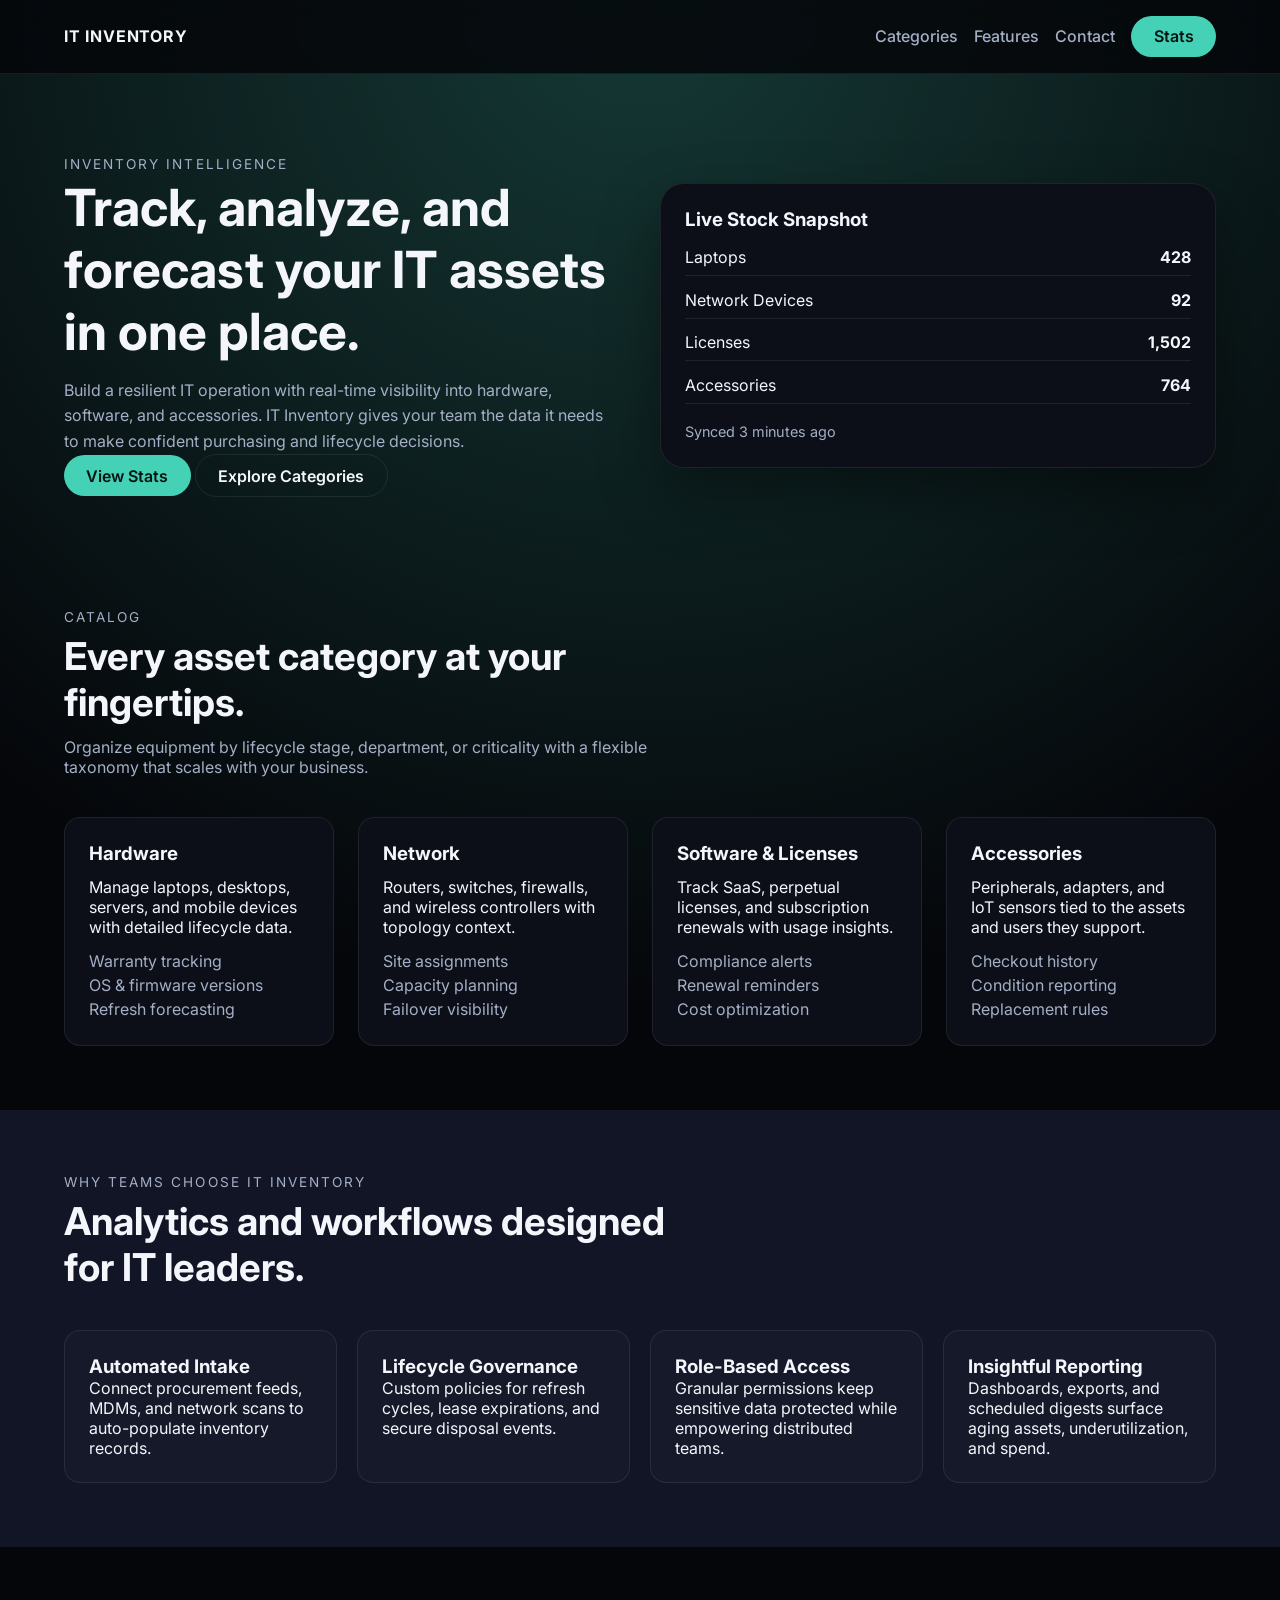
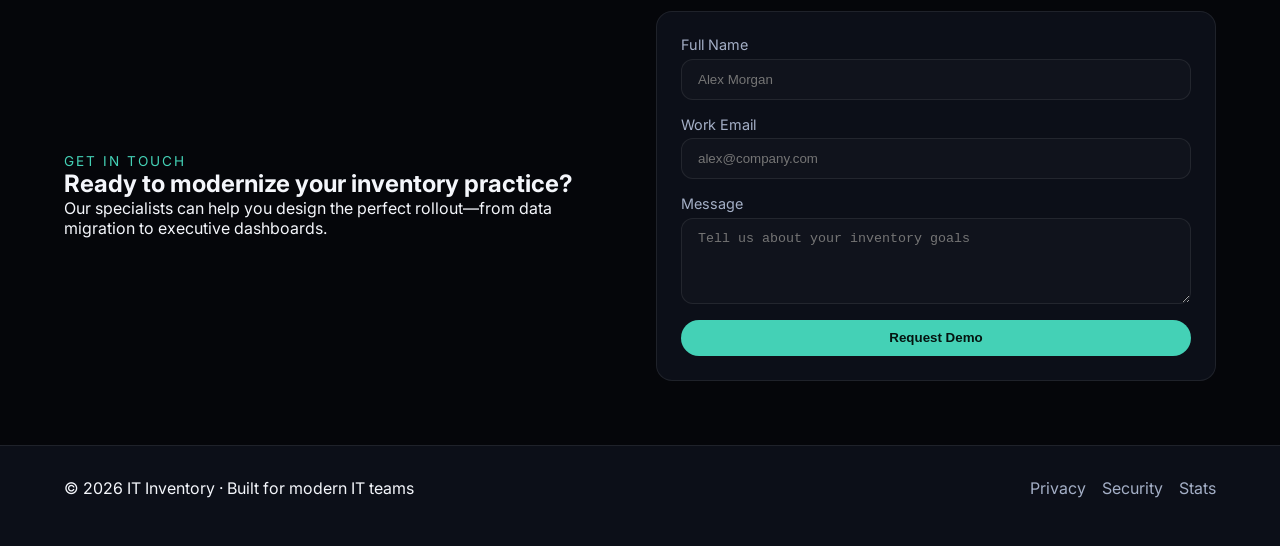
==== index.html @ c0c3bbf4 "Create IT inventory site" ====
<!DOCTYPE html>
<html lang="en">
  <head>
    <meta charset="UTF-8" />
    <meta name="viewport" content="width=device-width, initial-scale=1.0" />
    <title>IT Inventory | Smart Asset Tracking</title>
    <link rel="preconnect" href="https://fonts.googleapis.com" />
    <link rel="preconnect" href="https://fonts.gstatic.com" crossorigin />
    <link
      href="https://fonts.googleapis.com/css2?family=Inter:wght@400;500;600;700&display=swap"
      rel="stylesheet"
    />
    <link rel="stylesheet" href="styles.css" />
  </head>
  <body>
    <header class="site-header">
      <div class="container">
        <div class="brand">IT Inventory</div>
        <nav>
          <a href="#categories">Categories</a>
          <a href="#features">Features</a>
          <a href="#contact">Contact</a>
          <a class="btn" href="stats.html">Stats</a>
        </nav>
      </div>
    </header>

    <main>
      <section class="hero">
        <div class="container hero-content">
          <div>
            <p class="eyebrow">Inventory Intelligence</p>
            <h1>Track, analyze, and forecast your IT assets in one place.</h1>
            <p>
              Build a resilient IT operation with real-time visibility into hardware,
              software, and accessories. IT Inventory gives your team the data it
              needs to make confident purchasing and lifecycle decisions.
            </p>
            <div class="hero-actions">
              <a class="btn" href="stats.html">View Stats</a>
              <a class="btn ghost" href="#categories">Explore Categories</a>
            </div>
          </div>
          <div class="hero-card">
            <h3>Live Stock Snapshot</h3>
            <ul>
              <li><span>Laptops</span><strong>428</strong></li>
              <li><span>Network Devices</span><strong>92</strong></li>
              <li><span>Licenses</span><strong>1,502</strong></li>
              <li><span>Accessories</span><strong>764</strong></li>
            </ul>
            <p class="hero-note">Synced 3 minutes ago</p>
          </div>
        </div>
      </section>

      <section id="categories" class="section">
        <div class="container">
          <div class="section-heading">
            <p class="eyebrow">Catalog</p>
            <h2>Every asset category at your fingertips.</h2>
            <p>
              Organize equipment by lifecycle stage, department, or criticality with a
              flexible taxonomy that scales with your business.
            </p>
          </div>
          <div class="card-grid">
            <article class="card">
              <h3>Hardware</h3>
              <p>Manage laptops, desktops, servers, and mobile devices with detailed lifecycle data.</p>
              <ul>
                <li>Warranty tracking</li>
                <li>OS &amp; firmware versions</li>
                <li>Refresh forecasting</li>
              </ul>
            </article>
            <article class="card">
              <h3>Network</h3>
              <p>Routers, switches, firewalls, and wireless controllers with topology context.</p>
              <ul>
                <li>Site assignments</li>
                <li>Capacity planning</li>
                <li>Failover visibility</li>
              </ul>
            </article>
            <article class="card">
              <h3>Software &amp; Licenses</h3>
              <p>Track SaaS, perpetual licenses, and subscription renewals with usage insights.</p>
              <ul>
                <li>Compliance alerts</li>
                <li>Renewal reminders</li>
                <li>Cost optimization</li>
              </ul>
            </article>
            <article class="card">
              <h3>Accessories</h3>
              <p>Peripherals, adapters, and IoT sensors tied to the assets and users they support.</p>
              <ul>
                <li>Checkout history</li>
                <li>Condition reporting</li>
                <li>Replacement rules</li>
              </ul>
            </article>
          </div>
        </div>
      </section>

      <section id="features" class="section muted">
        <div class="container">
          <div class="section-heading">
            <p class="eyebrow">Why teams choose IT Inventory</p>
            <h2>Analytics and workflows designed for IT leaders.</h2>
          </div>
          <div class="feature-grid">
            <article>
              <h3>Automated Intake</h3>
              <p>Connect procurement feeds, MDMs, and network scans to auto-populate inventory records.</p>
            </article>
            <article>
              <h3>Lifecycle Governance</h3>
              <p>Custom policies for refresh cycles, lease expirations, and secure disposal events.</p>
            </article>
            <article>
              <h3>Role-Based Access</h3>
              <p>Granular permissions keep sensitive data protected while empowering distributed teams.</p>
            </article>
            <article>
              <h3>Insightful Reporting</h3>
              <p>Dashboards, exports, and scheduled digests surface aging assets, underutilization, and spend.</p>
            </article>
          </div>
        </div>
      </section>

      <section id="contact" class="section">
        <div class="container contact">
          <div>
            <p class="eyebrow">Get in touch</p>
            <h2>Ready to modernize your inventory practice?</h2>
            <p>
              Our specialists can help you design the perfect rollout—from data migration to executive dashboards.
            </p>
          </div>
          <form class="contact-form">
            <label>
              <span>Full Name</span>
              <input type="text" placeholder="Alex Morgan" required />
            </label>
            <label>
              <span>Work Email</span>
              <input type="email" placeholder="alex@company.com" required />
            </label>
            <label>
              <span>Message</span>
              <textarea rows="4" placeholder="Tell us about your inventory goals"></textarea>
            </label>
            <button class="btn" type="submit">Request Demo</button>
          </form>
        </div>
      </section>
    </main>

    <footer class="site-footer">
      <div class="container">
        <p>© <span id="year"></span> IT Inventory · Built for modern IT teams</p>
        <div class="footer-links">
          <a href="#">Privacy</a>
          <a href="#">Security</a>
          <a href="stats.html">Stats</a>
        </div>
      </div>
    </footer>

    <script src="script.js"></script>
  </body>
</html>
---- styles.css ----
:root {
  color-scheme: light dark;
  --bg: #05060a;
  --surface: #0c0f18;
  --surface-alt: #111526;
  --accent: #44d1b6;
  --accent-dark: #2ba087;
  --text: #f4f6fb;
  --muted: #a4afc6;
  --border: rgba(255, 255, 255, 0.08);
  font-family: 'Inter', system-ui, -apple-system, BlinkMacSystemFont, 'Segoe UI', sans-serif;
}

* {
  margin: 0;
  padding: 0;
  box-sizing: border-box;
}

body {
  background: radial-gradient(circle at top, rgba(68, 209, 182, 0.25), transparent 45%),
    var(--bg);
  color: var(--text);
  min-height: 100vh;
}

img {
  max-width: 100%;
  display: block;
}

.container {
  width: min(1200px, 90%);
  margin: 0 auto;
}

.site-header {
  position: sticky;
  top: 0;
  z-index: 10;
  background: rgba(5, 6, 10, 0.85);
  backdrop-filter: blur(12px);
  border-bottom: 1px solid var(--border);
}

.site-header .container {
  display: flex;
  align-items: center;
  justify-content: space-between;
  padding: 1rem 0;
}

.brand {
  font-weight: 700;
  letter-spacing: 0.05em;
  text-transform: uppercase;
}

nav {
  display: flex;
  gap: 1rem;
  align-items: center;
}

nav a {
  color: var(--muted);
  text-decoration: none;
  font-weight: 500;
}

nav a:hover {
  color: var(--text);
}

.btn {
  display: inline-flex;
  align-items: center;
  justify-content: center;
  padding: 0.65rem 1.4rem;
  border-radius: 999px;
  background: var(--accent);
  color: #041410;
  font-weight: 600;
  text-decoration: none;
  border: none;
  cursor: pointer;
  transition: transform 0.2s ease, background 0.2s ease;
}

.btn:hover {
  transform: translateY(-1px);
  background: var(--accent-dark);
}

.btn.ghost {
  background: transparent;
  color: var(--text);
  border: 1px solid var(--border);
}

.hero {
  padding: 5rem 0 3rem;
}

.hero-content {
  display: grid;
  grid-template-columns: repeat(auto-fit, minmax(280px, 1fr));
  gap: 2.5rem;
  align-items: center;
}

.hero h1 {
  font-size: clamp(2rem, 4vw, 3.5rem);
  margin-bottom: 1rem;
}

.hero p {
  color: var(--muted);
  line-height: 1.6;
}

.hero-card {
  background: var(--surface);
  border-radius: 1.5rem;
  padding: 1.5rem;
  border: 1px solid var(--border);
  box-shadow: 0 25px 60px rgba(0, 0, 0, 0.4);
}

.hero-card h3 {
  margin-bottom: 1rem;
}

.hero-card ul {
  list-style: none;
  display: flex;
  flex-direction: column;
  gap: 0.85rem;
}

.hero-card li {
  display: flex;
  justify-content: space-between;
  padding-bottom: 0.5rem;
  border-bottom: 1px solid var(--border);
}

.hero-note {
  margin-top: 1rem;
  font-size: 0.9rem;
  color: var(--muted);
}

.section {
  padding: 4rem 0;
}

.section.muted {
  background: var(--surface-alt);
}

.section-heading {
  max-width: 640px;
  margin-bottom: 2.5rem;
}

.section-heading h2 {
  margin-top: 0.5rem;
  margin-bottom: 0.75rem;
  font-size: clamp(1.8rem, 3vw, 2.5rem);
}

.section-heading p {
  color: var(--muted);
}

.eyebrow {
  font-size: 0.85rem;
  letter-spacing: 0.15em;
  text-transform: uppercase;
  color: var(--accent);
}

.card-grid {
  display: grid;
  grid-template-columns: repeat(auto-fit, minmax(240px, 1fr));
  gap: 1.5rem;
}

.card {
  background: var(--surface);
  border-radius: 1rem;
  padding: 1.5rem;
  border: 1px solid var(--border);
  display: flex;
  flex-direction: column;
  gap: 0.75rem;
}

.card ul {
  list-style: none;
  color: var(--muted);
  line-height: 1.5;
}

.feature-grid {
  display: grid;
  grid-template-columns: repeat(auto-fit, minmax(220px, 1fr));
  gap: 1.25rem;
}

.feature-grid article {
  background: rgba(255, 255, 255, 0.02);
  padding: 1.5rem;
  border-radius: 1rem;
  border: 1px solid var(--border);
}

.contact {
  display: grid;
  grid-template-columns: repeat(auto-fit, minmax(280px, 1fr));
  gap: 2rem;
  align-items: center;
}

.contact-form {
  display: flex;
  flex-direction: column;
  gap: 1rem;
  background: var(--surface);
  padding: 1.5rem;
  border-radius: 1rem;
  border: 1px solid var(--border);
}

.contact-form label {
  display: flex;
  flex-direction: column;
  gap: 0.35rem;
  font-size: 0.9rem;
  color: var(--muted);
}

.contact-form input,
.contact-form textarea {
  padding: 0.75rem 1rem;
  border-radius: 0.75rem;
  border: 1px solid var(--border);
  background: rgba(255, 255, 255, 0.02);
  color: var(--text);
}

.contact-form input:focus,
.contact-form textarea:focus {
  outline: 1px solid var(--accent);
}

.site-footer {
  padding: 2rem 0 3rem;
  border-top: 1px solid var(--border);
  background: var(--surface);
}

.site-footer .container {
  display: flex;
  flex-wrap: wrap;
  gap: 1rem;
  justify-content: space-between;
  align-items: center;
}

.footer-links {
  display: flex;
  gap: 1rem;
}

.footer-links a {
  color: var(--muted);
  text-decoration: none;
}

.stats-page main {
  padding-top: 3rem;
}

.stats-grid {
  display: grid;
  grid-template-columns: repeat(auto-fit, minmax(220px, 1fr));
  gap: 1.25rem;
}

.stat-card {
  background: var(--surface);
  border-radius: 1rem;
  padding: 1.5rem;
  border: 1px solid var(--border);
}

.stat-card h2 {
  font-size: 2.2rem;
  margin: 0.35rem 0 0.65rem;
}

.label {
  color: var(--muted);
  text-transform: uppercase;
  letter-spacing: 0.1em;
  font-size: 0.75rem;
}

.caption {
  color: var(--muted);
  font-size: 0.85rem;
  margin-top: 0.5rem;
}

.progress {
  height: 10px;
  border-radius: 999px;
  background: rgba(255, 255, 255, 0.08);
  overflow: hidden;
}

.progress .fill {
  display: block;
  height: 100%;
  width: 0;
  background: linear-gradient(90deg, var(--accent), #4f7df5);
  transition: width 0.6s ease;
}

.sparkline {
  height: 60px;
  position: relative;
}

.sparkline canvas {
  width: 100%;
  height: 100%;
}

.breakdown {
  display: flex;
  flex-direction: column;
  gap: 1rem;
}

.breakdown-item {
  display: grid;
  grid-template-columns: 120px 1fr auto;
  gap: 1rem;
  align-items: center;
  color: var(--muted);
}

.breakdown-item .bar {
  height: 8px;
  border-radius: 999px;
  background: rgba(255, 255, 255, 0.08);
  overflow: hidden;
  position: relative;
}

.breakdown-item .bar .fill {
  display: block;
  position: absolute;
  inset: 0;
  width: 0;
  background: linear-gradient(90deg, #4f7df5, var(--accent));
  transition: width 0.6s ease;
}

@media (max-width: 640px) {
  nav {
    flex-wrap: wrap;
    justify-content: flex-end;
  }

  .breakdown-item {
    grid-template-columns: 1fr;
  }

  .hero-card {
    order: -1;
  }
}
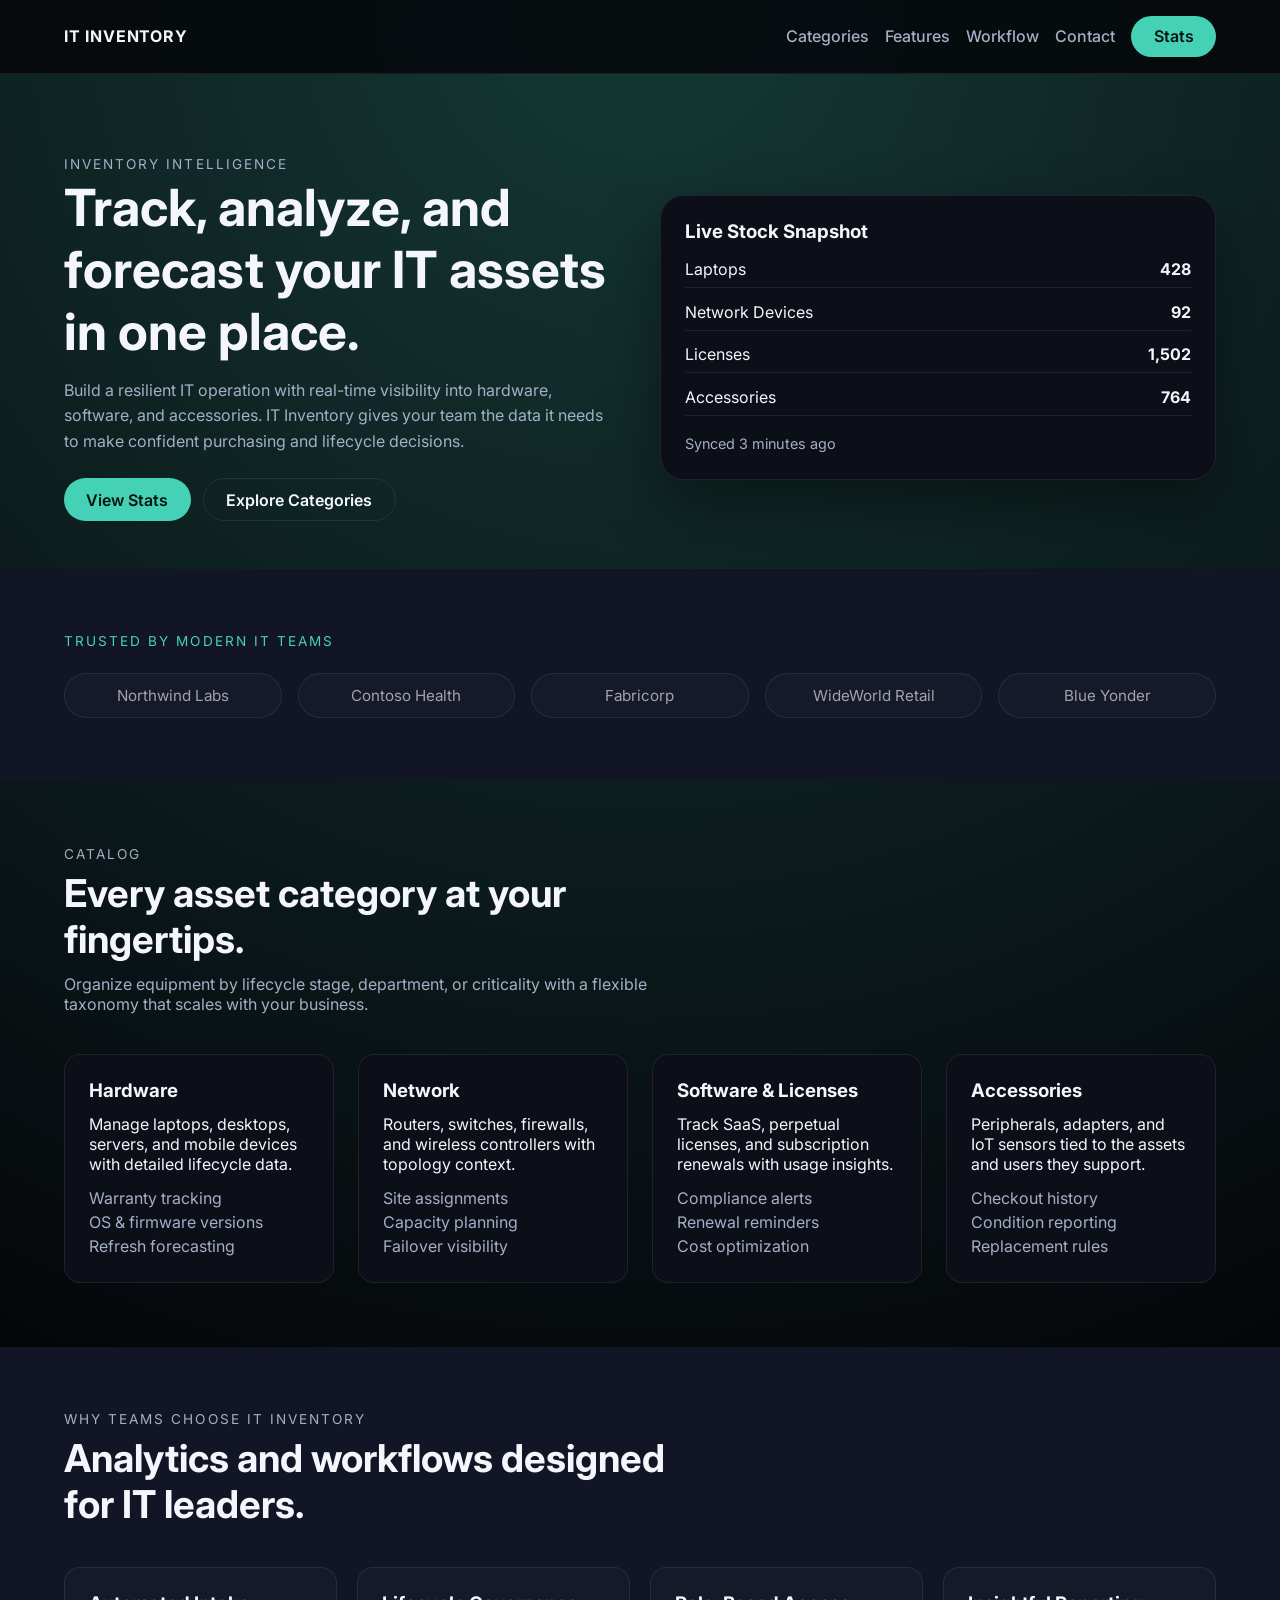
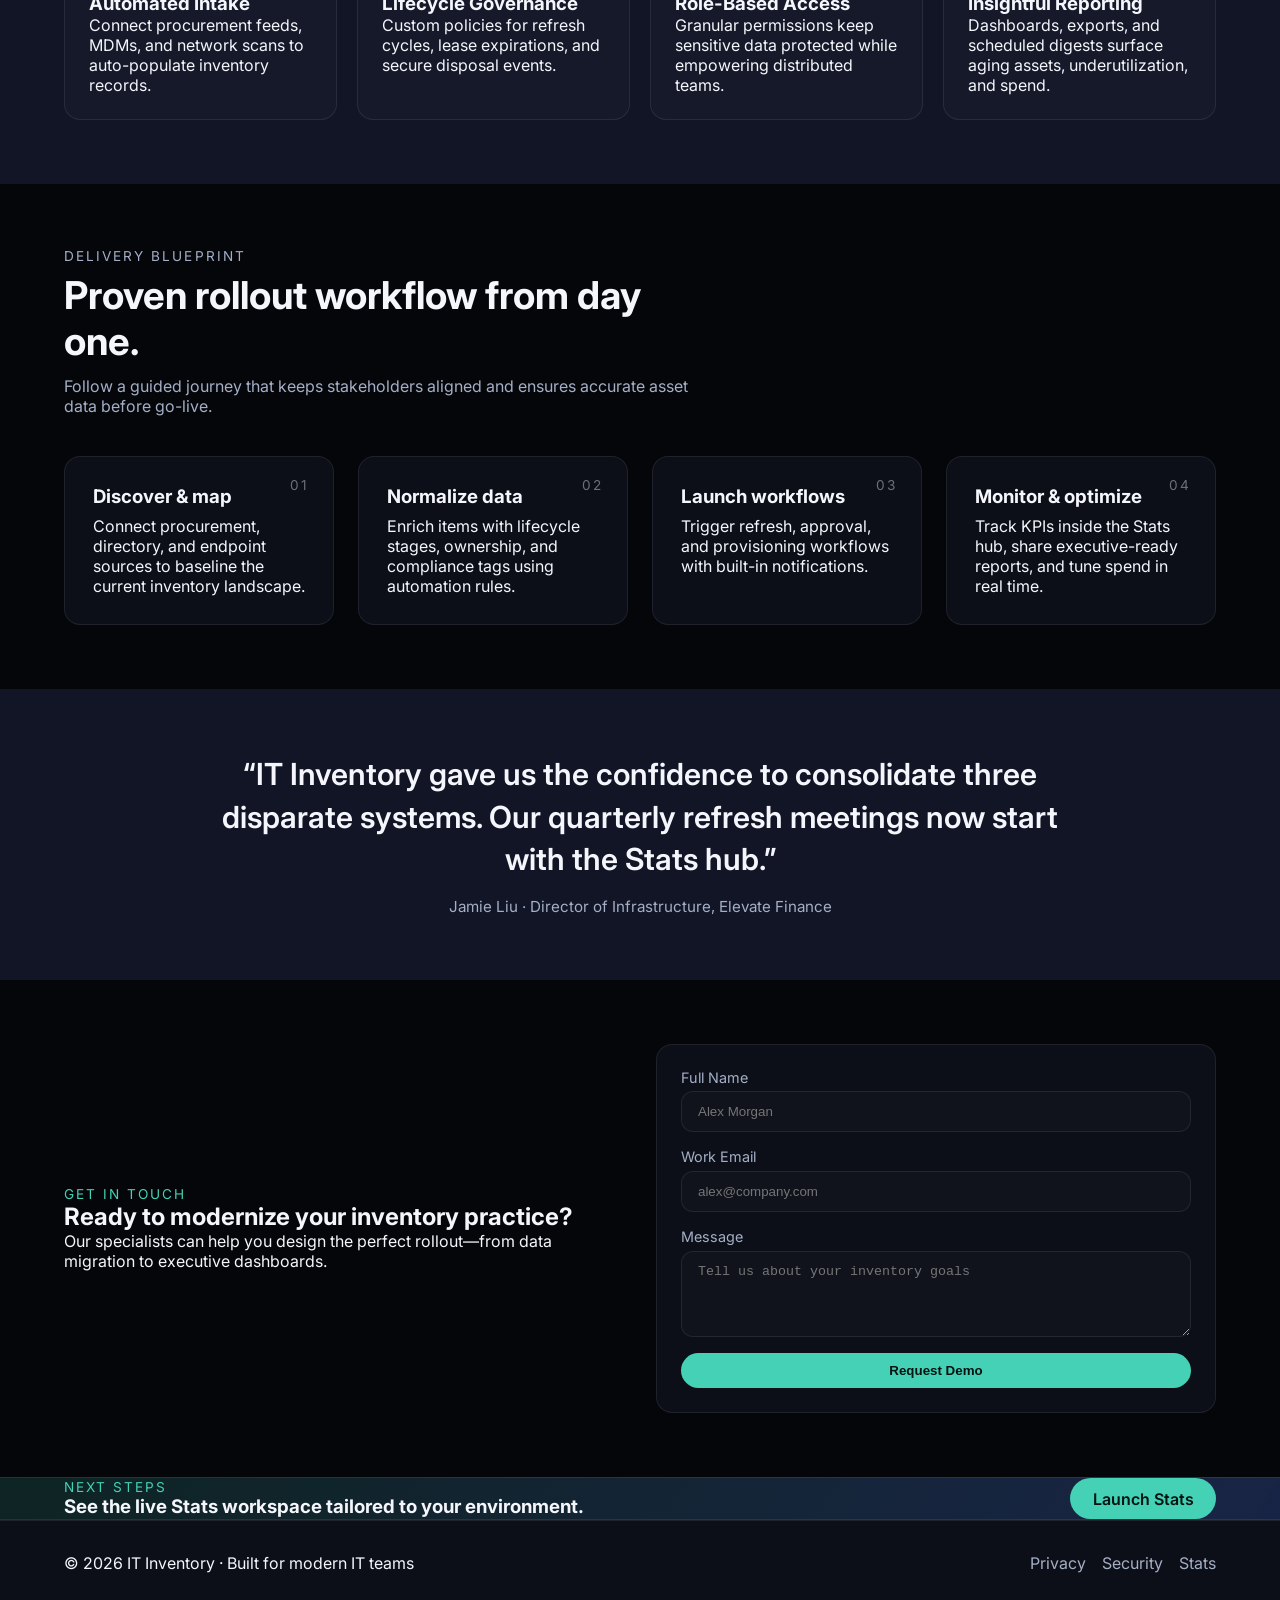
==== commit e1739065: "Enhance marketing site and stats dashboards" ====
--- a/index.html
+++ b/index.html
@@ -4,6 +4,10 @@
     <meta charset="UTF-8" />
     <meta name="viewport" content="width=device-width, initial-scale=1.0" />
     <title>IT Inventory | Smart Asset Tracking</title>
+    <meta
+      name="description"
+      content="Professional IT inventory website with categorized assets, workflows, and live stats for hardware, software, and accessories."
+    />
     <link rel="preconnect" href="https://fonts.googleapis.com" />
     <link rel="preconnect" href="https://fonts.gstatic.com" crossorigin />
     <link
@@ -19,6 +23,7 @@
         <nav>
           <a href="#categories">Categories</a>
           <a href="#features">Features</a>
+          <a href="#process">Workflow</a>
           <a href="#contact">Contact</a>
           <a class="btn" href="stats.html">Stats</a>
         </nav>
@@ -54,6 +59,21 @@
         </div>
       </section>
 
+      <section class="section muted trusted">
+        <div class="container">
+          <div class="trusted-inner">
+            <p class="eyebrow">Trusted by modern IT teams</p>
+            <div class="logo-row">
+              <span>Northwind Labs</span>
+              <span>Contoso Health</span>
+              <span>Fabricorp</span>
+              <span>WideWorld Retail</span>
+              <span>Blue Yonder</span>
+            </div>
+          </div>
+        </div>
+      </section>
+
       <section id="categories" class="section">
         <div class="container">
           <div class="section-heading">
@@ -129,6 +149,49 @@
               <p>Dashboards, exports, and scheduled digests surface aging assets, underutilization, and spend.</p>
             </article>
           </div>
+        </div>
+      </section>
+
+      <section id="process" class="section process">
+        <div class="container">
+          <div class="section-heading">
+            <p class="eyebrow">Delivery blueprint</p>
+            <h2>Proven rollout workflow from day one.</h2>
+            <p>
+              Follow a guided journey that keeps stakeholders aligned and ensures accurate asset data before go-live.
+            </p>
+          </div>
+          <div class="process-grid">
+            <article class="process-card">
+              <p class="step">01</p>
+              <h3>Discover &amp; map</h3>
+              <p>Connect procurement, directory, and endpoint sources to baseline the current inventory landscape.</p>
+            </article>
+            <article class="process-card">
+              <p class="step">02</p>
+              <h3>Normalize data</h3>
+              <p>Enrich items with lifecycle stages, ownership, and compliance tags using automation rules.</p>
+            </article>
+            <article class="process-card">
+              <p class="step">03</p>
+              <h3>Launch workflows</h3>
+              <p>Trigger refresh, approval, and provisioning workflows with built-in notifications.</p>
+            </article>
+            <article class="process-card">
+              <p class="step">04</p>
+              <h3>Monitor &amp; optimize</h3>
+              <p>Track KPIs inside the Stats hub, share executive-ready reports, and tune spend in real time.</p>
+            </article>
+          </div>
+        </div>
+      </section>
+
+      <section class="section testimonial muted">
+        <div class="container testimonial-inner">
+          <blockquote>
+            “IT Inventory gave us the confidence to consolidate three disparate systems. Our quarterly refresh meetings now start with the Stats hub.”
+          </blockquote>
+          <p class="attribution">Jamie Liu · Director of Infrastructure, Elevate Finance</p>
         </div>
       </section>
 
@@ -158,6 +221,16 @@
           </form>
         </div>
       </section>
+
+      <section class="cta-ribbon">
+        <div class="container ribbon-inner">
+          <div>
+            <p class="eyebrow">Next steps</p>
+            <h3>See the live Stats workspace tailored to your environment.</h3>
+          </div>
+          <a class="btn" href="stats.html">Launch Stats</a>
+        </div>
+      </section>
     </main>
 
     <footer class="site-footer">
--- a/styles.css
+++ b/styles.css
@@ -119,6 +119,13 @@
   line-height: 1.6;
 }
 
+.hero-actions {
+  display: flex;
+  flex-wrap: wrap;
+  gap: 0.75rem;
+  margin-top: 1.5rem;
+}
+
 .hero-card {
   background: var(--surface);
   border-radius: 1.5rem;
@@ -172,6 +179,30 @@
 
 .section-heading p {
   color: var(--muted);
+}
+
+.trusted-inner {
+  display: flex;
+  flex-direction: column;
+  gap: 1.5rem;
+  align-items: flex-start;
+}
+
+.logo-row {
+  display: grid;
+  grid-template-columns: repeat(auto-fit, minmax(140px, 1fr));
+  gap: 1rem;
+  width: 100%;
+  color: rgba(255, 255, 255, 0.6);
+  font-size: 0.95rem;
+}
+
+.logo-row span {
+  padding: 0.75rem 1rem;
+  border: 1px solid var(--border);
+  border-radius: 999px;
+  text-align: center;
+  background: rgba(255, 255, 255, 0.02);
 }
 
 .eyebrow {
@@ -214,6 +245,64 @@
   padding: 1.5rem;
   border-radius: 1rem;
   border: 1px solid var(--border);
+}
+
+.process-grid {
+  display: grid;
+  grid-template-columns: repeat(auto-fit, minmax(220px, 1fr));
+  gap: 1.5rem;
+}
+
+.process-card {
+  background: var(--surface);
+  border-radius: 1rem;
+  padding: 1.75rem;
+  border: 1px solid var(--border);
+  position: relative;
+}
+
+.process-card .step {
+  position: absolute;
+  top: 1.25rem;
+  right: 1.5rem;
+  font-size: 0.85rem;
+  letter-spacing: 0.15em;
+  color: rgba(255, 255, 255, 0.4);
+}
+
+.process-card h3 {
+  margin-bottom: 0.5rem;
+}
+
+.testimonial-inner {
+  text-align: center;
+  max-width: 840px;
+}
+
+.testimonial blockquote {
+  font-size: clamp(1.3rem, 3vw, 1.9rem);
+  font-weight: 600;
+  line-height: 1.4;
+}
+
+.testimonial .attribution {
+  margin-top: 1rem;
+  color: var(--muted);
+  font-size: 0.95rem;
+}
+
+.cta-ribbon {
+  background: linear-gradient(120deg, rgba(68, 209, 182, 0.15), rgba(79, 125, 245, 0.25));
+  border-top: 1px solid var(--border);
+  border-bottom: 1px solid var(--border);
+}
+
+.ribbon-inner {
+  display: flex;
+  flex-wrap: wrap;
+  justify-content: space-between;
+  align-items: center;
+  gap: 1.5rem;
 }
 
 .contact {
@@ -370,6 +459,69 @@
   transition: width 0.6s ease;
 }
 
+.table-wrapper {
+  border: 1px solid var(--border);
+  border-radius: 1rem;
+  overflow: hidden;
+  background: var(--surface);
+}
+
+table {
+  width: 100%;
+  border-collapse: collapse;
+}
+
+table th,
+table td {
+  padding: 1rem;
+  text-align: left;
+  border-bottom: 1px solid var(--border);
+}
+
+table th {
+  font-size: 0.85rem;
+  letter-spacing: 0.1em;
+  text-transform: uppercase;
+  color: var(--muted);
+}
+
+table tbody tr:last-child td {
+  border-bottom: none;
+}
+
+.badge {
+  display: inline-flex;
+  align-items: center;
+  padding: 0.35rem 0.75rem;
+  border-radius: 999px;
+  background: rgba(68, 209, 182, 0.15);
+  color: var(--accent);
+  font-size: 0.85rem;
+  font-weight: 600;
+}
+
+.timeline {
+  display: grid;
+  grid-template-columns: repeat(auto-fit, minmax(240px, 1fr));
+  gap: 1rem;
+}
+
+.timeline-card {
+  border: 1px solid var(--border);
+  border-radius: 1rem;
+  padding: 1.5rem;
+  background: var(--surface);
+  position: relative;
+}
+
+.timeline-date {
+  font-size: 0.85rem;
+  letter-spacing: 0.1em;
+  text-transform: uppercase;
+  color: var(--accent);
+  margin-bottom: 0.5rem;
+}
+
 @media (max-width: 640px) {
   nav {
     flex-wrap: wrap;
@@ -383,4 +535,13 @@
   .hero-card {
     order: -1;
   }
-}
+
+  .logo-row {
+    grid-template-columns: repeat(2, minmax(0, 1fr));
+  }
+
+  .ribbon-inner {
+    flex-direction: column;
+    align-items: flex-start;
+  }
+}
